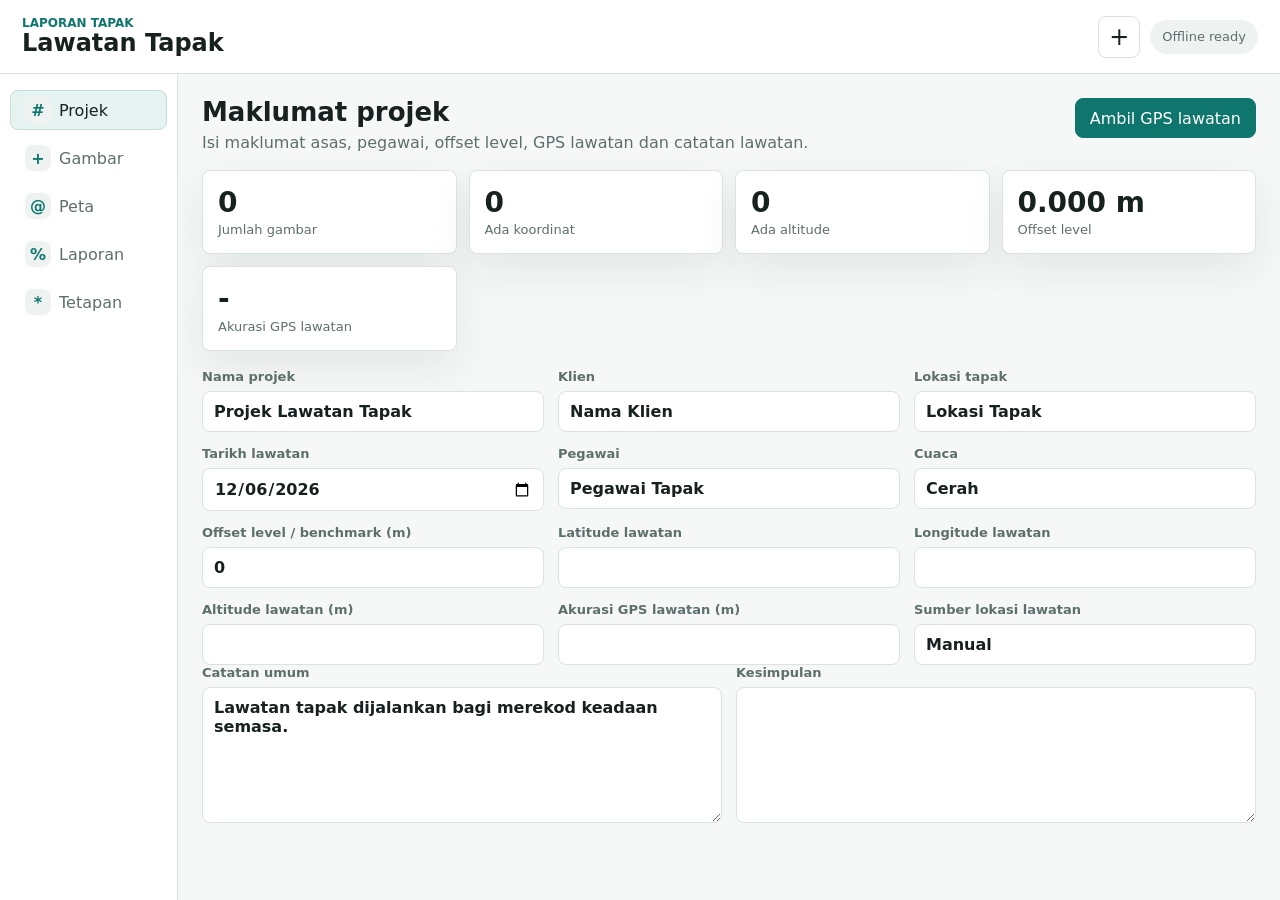
==== index.html @ c9f783a3 "Build site visit reporting app" ====
<!doctype html>
<html lang="ms">
  <head>
    <meta charset="utf-8">
    <meta name="viewport" content="width=device-width, initial-scale=1">
    <meta name="theme-color" content="#0f766e">
    <meta name="apple-mobile-web-app-capable" content="yes">
    <meta name="apple-mobile-web-app-title" content="Lawatan Tapak">
    <meta name="apple-mobile-web-app-status-bar-style" content="default">
    <title>Lawatan Tapak</title>
    <link rel="manifest" href="manifest.webmanifest">
    <link rel="apple-touch-icon" href="assets/icon.svg">
    <link rel="icon" href="assets/icon.svg" type="image/svg+xml">
    <link rel="stylesheet" href="styles.css?v=3">
  </head>
  <body>
    <div class="app-frame">
      <header class="topbar">
        <div>
          <p class="eyebrow">Laporan Tapak</p>
          <h1>Lawatan Tapak</h1>
        </div>
        <div class="top-actions">
          <button class="icon-button" id="installButton" type="button" title="Install app" hidden>
            <span aria-hidden="true">+</span>
          </button>
          <span class="sync-pill" id="storageStatus">Offline ready</span>
        </div>
      </header>

      <main class="workspace">
        <nav class="rail" aria-label="Menu utama">
          <button class="nav-button active" type="button" data-view="projectView">
            <span aria-hidden="true">#</span>
            <span>Projek</span>
          </button>
          <button class="nav-button" type="button" data-view="photosView">
            <span aria-hidden="true">+</span>
            <span>Gambar</span>
          </button>
          <button class="nav-button" type="button" data-view="mapView">
            <span aria-hidden="true">@</span>
            <span>Peta</span>
          </button>
          <button class="nav-button" type="button" data-view="reportView">
            <span aria-hidden="true">%</span>
            <span>Laporan</span>
          </button>
          <button class="nav-button" type="button" data-view="settingsView">
            <span aria-hidden="true">*</span>
            <span>Tetapan</span>
          </button>
        </nav>

        <section class="view active" id="projectView" aria-labelledby="projectTitle">
          <div class="view-header">
            <div>
              <h2 id="projectTitle">Maklumat projek</h2>
              <p>Isi maklumat asas, pegawai, offset level, GPS lawatan dan catatan lawatan.</p>
            </div>
            <div class="button-row">
              <button class="primary" id="visitGpsButton" type="button">Ambil GPS lawatan</button>
            </div>
          </div>

          <div class="stats-grid" id="statsGrid"></div>

          <div class="form-grid">
            <label>
              <span>Nama projek</span>
              <input id="projectName" autocomplete="organization">
            </label>
            <label>
              <span>Klien</span>
              <input id="clientName">
            </label>
            <label>
              <span>Lokasi tapak</span>
              <input id="locationName">
            </label>
            <label>
              <span>Tarikh lawatan</span>
              <input id="visitDate" type="date">
            </label>
            <label>
              <span>Pegawai</span>
              <input id="officerName">
            </label>
            <label>
              <span>Cuaca</span>
              <input id="weather">
            </label>
            <label>
              <span>Offset level / benchmark (m)</span>
              <input id="levelOffset" type="number" step="0.001">
            </label>
            <label>
              <span>Latitude lawatan</span>
              <input id="visitLatitude" type="number" step="0.000001">
            </label>
            <label>
              <span>Longitude lawatan</span>
              <input id="visitLongitude" type="number" step="0.000001">
            </label>
            <label>
              <span>Altitude lawatan (m)</span>
              <input id="visitAltitude" type="number" step="0.001">
            </label>
            <label>
              <span>Akurasi GPS lawatan (m)</span>
              <input id="visitAccuracy" type="number" step="0.001">
            </label>
            <label>
              <span>Sumber lokasi lawatan</span>
              <input id="visitLocationSource">
            </label>
          </div>

          <div class="two-column">
            <label>
              <span>Catatan umum</span>
              <textarea id="generalNotes" rows="6"></textarea>
            </label>
            <label>
              <span>Kesimpulan</span>
              <textarea id="conclusion" rows="6"></textarea>
            </label>
          </div>
        </section>

        <section class="view" id="photosView" aria-labelledby="photosTitle">
          <div class="view-header">
            <div>
              <h2 id="photosTitle">Gambar lawatan</h2>
              <p>Ambil gambar, simpan koordinat, masukkan level dan tambah ayat pemerhatian.</p>
            </div>
            <div class="button-row">
              <button class="primary" id="cameraButton" type="button">Ambil gambar</button>
              <button id="galleryButton" type="button">Import gambar</button>
              <button id="demoButton" type="button">Tambah demo</button>
            </div>
          </div>

          <input id="cameraInput" type="file" accept="image/*" capture="environment" hidden>
          <input id="galleryInput" type="file" accept="image/*" multiple hidden>

          <div class="notice" id="photoNotice">
            GPS ketepatan tinggi akan mengambil beberapa sampel dan memilih bacaan dengan akurasi terbaik. Jika GPS tidak tersedia, koordinat dan altitude boleh diisi secara manual.
          </div>

          <div class="photo-grid" id="photoGrid"></div>
        </section>

        <section class="view" id="mapView" aria-labelledby="mapTitle">
          <div class="view-header">
            <div>
              <h2 id="mapTitle">Peta dan koordinat</h2>
              <p>Semua gambar yang mempunyai koordinat ditanda pada peta projek dan boleh dibuka di Google Maps.</p>
            </div>
            <a class="button-link" id="routeLink" href="https://www.google.com/maps" target="_blank" rel="noreferrer">Buka laluan Google Maps</a>
          </div>

          <div class="map-layout">
            <div class="map-board" id="mapBoard" aria-label="Peta ringkas gambar"></div>
            <aside class="map-side">
              <h3>Marker gambar</h3>
              <div id="mapList"></div>
              <iframe id="mapFrame" title="Google Maps preview" loading="lazy" referrerpolicy="no-referrer-when-downgrade"></iframe>
            </aside>
          </div>
        </section>

        <section class="view" id="reportView" aria-labelledby="reportTitle">
          <div class="view-header">
            <div>
              <h2 id="reportTitle">Laporan</h2>
              <p>Semak template laporan, kemudian cetak atau simpan sebagai PDF.</p>
            </div>
            <div class="button-row">
              <button class="primary" id="printButton" type="button">Print / Save PDF</button>
              <button id="downloadHtmlButton" type="button">Download HTML</button>
              <button id="exportJsonButton" type="button">Export data</button>
            </div>
          </div>

          <article class="report-paper" id="printArea"></article>
        </section>

        <section class="view" id="settingsView" aria-labelledby="settingsTitle">
          <div class="view-header">
            <div>
              <h2 id="settingsTitle">Tetapan dan install</h2>
              <p>Pasang aplikasi ini pada iPhone, Android atau Windows, serta import/export data projek.</p>
            </div>
          </div>

          <div class="settings-grid">
            <section class="settings-panel">
              <h3>Install aplikasi</h3>
              <ol>
                <li>Publish folder ini ke HTTPS supaya app boleh dipasang tanpa perlu WiFi yang sama.</li>
                <li>Windows/Android Chrome atau Edge: tekan butang install pada address bar atau butang Install jika muncul.</li>
                <li>iPhone Safari: tekan Share, kemudian Add to Home Screen.</li>
              </ol>
              <button class="primary" id="installButtonPanel" type="button">Install jika disokong</button>
            </section>

            <section class="settings-panel">
              <h3>Data projek</h3>
              <div class="button-row">
                <button id="exportJsonButton2" type="button">Export JSON</button>
                <button id="importJsonButton" type="button">Import JSON</button>
              </div>
              <input id="importJsonInput" type="file" accept="application/json" hidden>
              <p class="small-text">Data disimpan dalam peranti ini menggunakan IndexedDB. Export JSON boleh digunakan untuk backup atau pindah peranti.</p>
            </section>
          </div>
        </section>
      </main>
    </div>

    <template id="photoCardTemplate">
      <article class="photo-card">
        <div class="photo-media"></div>
        <div class="photo-fields">
          <div class="photo-title-row">
            <h3></h3>
            <a class="small-link" target="_blank" rel="noreferrer">Google Maps</a>
          </div>
          <div class="form-grid compact">
            <label>
              <span>Tajuk gambar</span>
              <input data-field="caption">
            </label>
            <label>
              <span>Kategori</span>
              <select data-field="category">
                <option>Umum</option>
                <option>Kerja tanah</option>
                <option>Jalan</option>
                <option>Sistem saliran</option>
                <option>Retikulasi air</option>
                <option>Pembentungan</option>
              </select>
            </label>
            <label>
              <span>Latitude</span>
              <input data-field="latitude" type="number" step="0.000001">
            </label>
            <label>
              <span>Longitude</span>
              <input data-field="longitude" type="number" step="0.000001">
            </label>
            <label>
              <span>Altitude (m)</span>
              <input data-field="altitude" type="number" step="0.001">
            </label>
            <label>
              <span>Adjusted level (m)</span>
              <input data-field="adjustedLevel" type="number" step="0.001">
            </label>
          </div>
          <div class="sentence-row">
            <button type="button" data-sentence="site-ok">Ayat keadaan</button>
            <button type="button" data-sentence="action">Ayat tindakan</button>
            <button type="button" data-sentence="monitor">Ayat pantau</button>
            <button type="button" data-refresh-gps>Ambil GPS semasa</button>
          </div>
          <div class="annotation-panel">
            <div class="annotation-controls">
              <label>
                <span>Markup</span>
                <select data-annotation-type>
                  <option value="arrow">Anak panah</option>
                  <option value="circle">Bulatan</option>
                </select>
              </label>
              <label>
                <span>Warna</span>
                <input data-annotation-color type="color" value="#e11d48">
              </label>
              <label>
                <span>Diskripsi</span>
                <input data-annotation-text placeholder="cth: paip / retak / arah aliran">
              </label>
            </div>
            <div class="sentence-row">
              <span class="draw-hint">Lukis terus atas gambar: tekan dan drag dengan mouse atau touch.</span>
              <button type="button" data-undo-annotation>Undo markup</button>
              <button type="button" data-clear-annotations>Padam markup</button>
            </div>
          </div>
          <label>
            <span>Pemerhatian</span>
            <textarea data-field="observation" rows="4"></textarea>
          </label>
          <label>
            <span>Cadangan</span>
            <textarea data-field="recommendation" rows="4"></textarea>
          </label>
        </div>
      </article>
    </template>

    <script src="app.js?v=3" defer></script>
  </body>
</html>
---- styles.css ----
:root {
  --bg: #f6f8f7;
  --surface: #ffffff;
  --surface-soft: #eef3f2;
  --ink: #17211f;
  --muted: #5d6f6b;
  --line: #d9e3e0;
  --primary: #0f766e;
  --primary-dark: #0b5f59;
  --accent: #eab308;
  --blue: #2563eb;
  --danger: #b42318;
  --shadow: 0 16px 40px rgba(15, 35, 32, 0.08);
  font-family: Inter, ui-sans-serif, system-ui, -apple-system, BlinkMacSystemFont, "Segoe UI", sans-serif;
  color: var(--ink);
  background: var(--bg);
}

* {
  box-sizing: border-box;
}

html,
body {
  min-height: 100%;
}

body {
  margin: 0;
}

button,
input,
textarea,
select {
  font: inherit;
}

button,
.button-link {
  min-height: 40px;
  border: 1px solid var(--line);
  border-radius: 8px;
  padding: 0 14px;
  background: var(--surface);
  color: var(--ink);
  display: inline-flex;
  align-items: center;
  justify-content: center;
  gap: 8px;
  cursor: pointer;
  text-decoration: none;
}

button:hover,
.button-link:hover {
  border-color: #a7bbb5;
  background: #f9fbfa;
}

button.primary,
.primary {
  background: var(--primary);
  border-color: var(--primary);
  color: #ffffff;
}

button.primary:hover,
.primary:hover {
  background: var(--primary-dark);
}

button:disabled {
  cursor: not-allowed;
  opacity: 0.55;
}

.app-frame {
  min-height: 100vh;
  display: flex;
  flex-direction: column;
}

.topbar {
  height: 74px;
  display: flex;
  align-items: center;
  justify-content: space-between;
  gap: 16px;
  padding: 0 22px;
  border-bottom: 1px solid var(--line);
  background: rgba(255, 255, 255, 0.92);
  position: sticky;
  top: 0;
  z-index: 20;
  backdrop-filter: blur(14px);
}

.topbar h1,
.topbar p {
  margin: 0;
}

.topbar h1 {
  font-size: 24px;
  line-height: 1.1;
}

.eyebrow {
  color: var(--primary);
  font-weight: 700;
  font-size: 12px;
  text-transform: uppercase;
}

.top-actions {
  display: flex;
  align-items: center;
  gap: 10px;
}

.icon-button {
  width: 42px;
  min-height: 42px;
  padding: 0;
  font-size: 24px;
  line-height: 1;
}

.sync-pill {
  display: inline-flex;
  align-items: center;
  min-height: 34px;
  border-radius: 999px;
  padding: 0 12px;
  background: var(--surface-soft);
  color: var(--muted);
  font-size: 13px;
  white-space: nowrap;
}

.workspace {
  flex: 1;
  display: grid;
  grid-template-columns: 178px minmax(0, 1fr);
}

.rail {
  border-right: 1px solid var(--line);
  background: #ffffff;
  padding: 16px 10px;
  display: flex;
  flex-direction: column;
  gap: 8px;
  position: sticky;
  top: 74px;
  height: calc(100vh - 74px);
}

.nav-button {
  justify-content: flex-start;
  width: 100%;
  border-color: transparent;
  background: transparent;
  color: var(--muted);
}

.nav-button span:first-child {
  width: 26px;
  height: 26px;
  display: inline-flex;
  align-items: center;
  justify-content: center;
  border-radius: 8px;
  background: var(--surface-soft);
  color: var(--primary);
  font-weight: 800;
}

.nav-button.active {
  color: var(--ink);
  background: #e7f3f1;
  border-color: #c2ded9;
}

.view {
  display: none;
  padding: 24px;
  max-width: 1320px;
  width: 100%;
}

.view.active {
  display: block;
}

.view-header {
  display: flex;
  align-items: flex-start;
  justify-content: space-between;
  gap: 18px;
  margin-bottom: 18px;
}

.view-header h2,
.view-header p {
  margin: 0;
}

.view-header h2 {
  font-size: 26px;
  line-height: 1.15;
}

.view-header p {
  color: var(--muted);
  margin-top: 5px;
  max-width: 760px;
}

.button-row {
  display: flex;
  flex-wrap: wrap;
  gap: 10px;
}

.stats-grid {
  display: grid;
  grid-template-columns: repeat(4, minmax(0, 1fr));
  gap: 12px;
  margin-bottom: 18px;
}

.stat-card,
.settings-panel,
.photo-card,
.notice,
.map-board,
.map-side,
.report-paper {
  background: var(--surface);
  border: 1px solid var(--line);
  border-radius: 8px;
  box-shadow: var(--shadow);
}

.stat-card {
  padding: 15px;
}

.stat-card strong {
  display: block;
  font-size: 28px;
  line-height: 1.2;
}

.stat-card span {
  color: var(--muted);
  font-size: 13px;
}

.form-grid,
.two-column,
.settings-grid {
  display: grid;
  gap: 14px;
}

.form-grid {
  grid-template-columns: repeat(3, minmax(0, 1fr));
}

.form-grid.compact {
  grid-template-columns: repeat(2, minmax(0, 1fr));
  gap: 10px;
}

.two-column,
.settings-grid,
.map-layout {
  grid-template-columns: repeat(2, minmax(0, 1fr));
}

label {
  display: flex;
  flex-direction: column;
  gap: 7px;
  font-weight: 650;
}

label span {
  font-size: 13px;
  color: var(--muted);
}

input,
textarea,
select {
  width: 100%;
  border: 1px solid var(--line);
  border-radius: 8px;
  padding: 10px 11px;
  background: #ffffff;
  color: var(--ink);
  outline: none;
}

textarea {
  resize: vertical;
}

input:focus,
textarea:focus,
select:focus {
  border-color: var(--primary);
  box-shadow: 0 0 0 3px rgba(15, 118, 110, 0.14);
}

.notice {
  padding: 12px 14px;
  color: var(--muted);
  margin-bottom: 16px;
}

.photo-grid {
  display: grid;
  grid-template-columns: 1fr;
  gap: 14px;
}

.photo-card {
  display: grid;
  grid-template-columns: 300px minmax(0, 1fr);
  gap: 16px;
  padding: 14px;
}

.photo-media {
  position: relative;
  min-height: 230px;
  border-radius: 8px;
  background: var(--surface-soft);
  overflow: hidden;
  display: flex;
  align-items: center;
  justify-content: center;
  color: var(--muted);
  touch-action: none;
  user-select: none;
}

.photo-media img {
  width: 100%;
  height: 100%;
  object-fit: cover;
}

.annotation-svg {
  position: absolute;
  inset: 0;
  width: 100%;
  height: 100%;
  pointer-events: none;
}

.annotation-panel {
  border: 1px solid var(--line);
  border-radius: 8px;
  padding: 10px;
  margin: 10px 0;
  background: #fbfcfc;
}

.annotation-controls {
  display: grid;
  grid-template-columns: minmax(120px, 1fr) 84px minmax(180px, 2fr);
  gap: 10px;
}

.annotation-controls input[type="color"] {
  min-height: 42px;
  padding: 4px;
}

.photo-title-row {
  display: flex;
  justify-content: space-between;
  gap: 12px;
  align-items: center;
  margin-bottom: 10px;
}

.photo-title-row h3 {
  margin: 0;
  font-size: 18px;
}

.small-link {
  color: var(--blue);
  text-decoration: none;
  font-size: 13px;
  font-weight: 700;
}

.sentence-row {
  display: flex;
  flex-wrap: wrap;
  gap: 8px;
  margin: 10px 0;
}

.sentence-row button {
  min-height: 34px;
  font-size: 13px;
  padding: 0 10px;
}

.draw-hint {
  min-height: 34px;
  display: inline-flex;
  align-items: center;
  color: var(--muted);
  font-size: 13px;
}

.map-layout {
  display: grid;
  gap: 16px;
  min-height: 620px;
}

.map-board {
  position: relative;
  min-height: 620px;
  overflow: hidden;
  background:
    linear-gradient(90deg, rgba(15, 118, 110, 0.08) 1px, transparent 1px),
    linear-gradient(rgba(15, 118, 110, 0.08) 1px, transparent 1px),
    linear-gradient(135deg, #e8f4f2, #f9fbfa 60%, #fff7d6);
  background-size: 42px 42px, 42px 42px, auto;
}

.map-board::before {
  content: "";
  position: absolute;
  inset: 28px;
  border: 2px dashed rgba(15, 118, 110, 0.26);
  border-radius: 8px;
}

.map-marker {
  position: absolute;
  width: 34px;
  height: 34px;
  border-radius: 50% 50% 50% 0;
  transform: translate(-50%, -100%) rotate(-45deg);
  background: var(--primary);
  border: 3px solid #ffffff;
  box-shadow: 0 8px 18px rgba(15, 35, 32, 0.22);
  cursor: pointer;
}

.map-marker span {
  position: absolute;
  inset: 3px;
  display: flex;
  align-items: center;
  justify-content: center;
  transform: rotate(45deg);
  color: #ffffff;
  font-weight: 800;
  font-size: 12px;
}

.map-marker.active {
  background: var(--blue);
}

.map-marker.visit-marker {
  width: 40px;
  height: 40px;
  background: var(--accent);
}

.map-marker.visit-marker span {
  color: #17211f;
}

.map-empty {
  position: absolute;
  inset: 0;
  display: flex;
  align-items: center;
  justify-content: center;
  padding: 24px;
  text-align: center;
  color: var(--muted);
}

.map-side {
  padding: 14px;
  display: flex;
  flex-direction: column;
  gap: 12px;
}

.map-side h3 {
  margin: 0;
}

.map-list-item {
  width: 100%;
  justify-content: flex-start;
  height: auto;
  padding: 10px;
  text-align: left;
}

.map-list-item strong,
.map-list-item span {
  display: block;
}

.map-list-item span {
  color: var(--muted);
  font-size: 13px;
  margin-top: 2px;
}

iframe {
  width: 100%;
  min-height: 280px;
  border: 1px solid var(--line);
  border-radius: 8px;
  background: var(--surface-soft);
}

.report-paper {
  padding: 28px;
  max-width: 1000px;
  margin: 0 auto;
}

.report-paper h1,
.report-paper h2,
.report-paper h3,
.report-paper p {
  margin-top: 0;
}

.report-cover {
  border-bottom: 3px solid var(--primary);
  padding-bottom: 18px;
  margin-bottom: 18px;
}

.report-cover h1 {
  font-size: 30px;
  margin-bottom: 8px;
}

.report-meta,
.report-table {
  width: 100%;
  border-collapse: collapse;
  margin: 14px 0 22px;
}

.report-meta th,
.report-meta td,
.report-table th,
.report-table td {
  border: 1px solid #cfdad7;
  padding: 8px;
  vertical-align: top;
  text-align: left;
}

.report-table th {
  background: #e7f3f1;
}

.report-photo {
  break-inside: avoid;
  border: 1px solid #cfdad7;
  border-radius: 8px;
  padding: 12px;
  margin-bottom: 14px;
}

.report-photo img {
  width: 100%;
  max-height: 420px;
  object-fit: cover;
  border-radius: 6px;
  margin-bottom: 10px;
}

.report-image-wrap {
  position: relative;
  border-radius: 6px;
  overflow: hidden;
  background: var(--surface-soft);
  min-height: 170px;
  margin-bottom: 10px;
}

.report-image-wrap img {
  display: block;
  margin-bottom: 0;
}

.report-image-wrap .annotation-svg {
  position: absolute;
}

.settings-panel {
  padding: 18px;
}

.settings-panel h3 {
  margin-top: 0;
}

.small-text {
  color: var(--muted);
  font-size: 13px;
}

.toast {
  position: fixed;
  right: 20px;
  bottom: 20px;
  z-index: 100;
  background: #173b36;
  color: #ffffff;
  padding: 12px 14px;
  border-radius: 8px;
  box-shadow: var(--shadow);
  max-width: min(420px, calc(100vw - 40px));
}

@media (max-width: 920px) {
  .workspace {
    grid-template-columns: 1fr;
  }

  .rail {
    position: fixed;
    top: auto;
    bottom: 0;
    left: 0;
    right: 0;
    height: 68px;
    z-index: 30;
    flex-direction: row;
    border-right: 0;
    border-top: 1px solid var(--line);
    overflow-x: auto;
    padding: 8px;
  }

  .nav-button {
    min-width: 92px;
    justify-content: center;
    flex-direction: column;
    gap: 3px;
    font-size: 12px;
  }

  .nav-button span:first-child {
    width: 24px;
    height: 24px;
  }

  .view {
    padding: 18px 14px 90px;
  }

  .view-header {
    flex-direction: column;
  }

  .stats-grid,
  .form-grid,
  .two-column,
  .settings-grid,
  .annotation-controls,
  .map-layout,
  .photo-card {
    grid-template-columns: 1fr;
  }

  .map-layout,
  .map-board {
    min-height: 460px;
  }

  .photo-media {
    min-height: 260px;
  }
}

@media (max-width: 560px) {
  .topbar {
    height: 66px;
    padding: 0 14px;
  }

  .topbar h1 {
    font-size: 20px;
  }

  .sync-pill {
    display: none;
  }

  .form-grid.compact {
    grid-template-columns: 1fr;
  }

  .report-paper {
    padding: 16px;
  }
}

@media print {
  body {
    background: #ffffff;
  }

  body.print-report .app-frame > .topbar,
  body.print-report .rail,
  body.print-report .view:not(#reportView),
  body.print-report #reportView > .view-header {
    display: none !important;
  }

  body.print-report .workspace {
    display: block;
  }

  body.print-report #reportView {
    display: block !important;
    padding: 0;
    max-width: none;
  }

  body.print-report .report-paper {
    border: 0;
    box-shadow: none;
    border-radius: 0;
    max-width: none;
    padding: 0;
  }

  .report-photo {
    page-break-inside: avoid;
  }
}
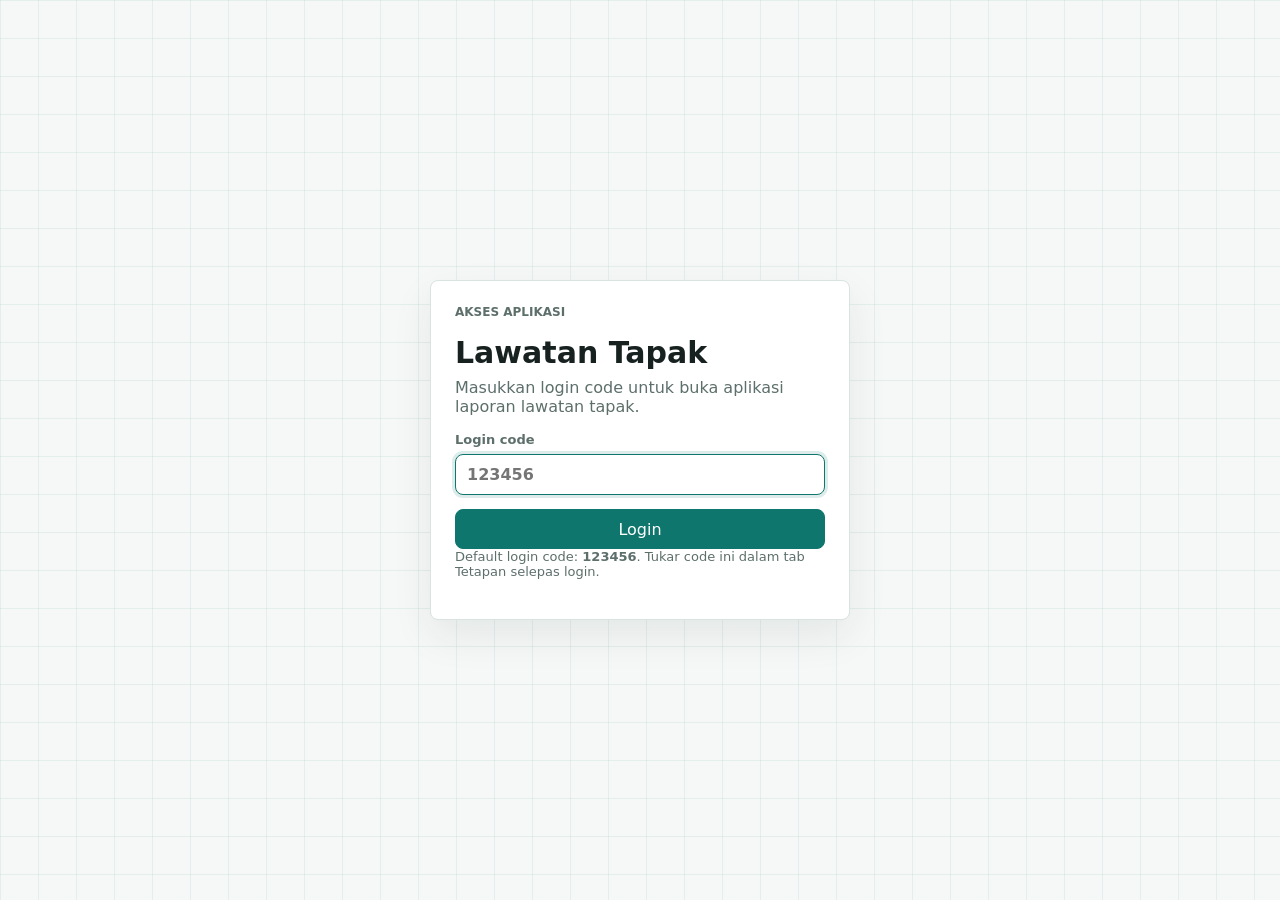
==== commit e998ebe7: "Add local login code lock" ====
--- a/index.html
+++ b/index.html
@@ -11,9 +11,23 @@
     <link rel="manifest" href="manifest.webmanifest">
     <link rel="apple-touch-icon" href="assets/icon.svg">
     <link rel="icon" href="assets/icon.svg" type="image/svg+xml">
-    <link rel="stylesheet" href="styles.css?v=3">
+    <link rel="stylesheet" href="styles.css?v=5">
   </head>
-  <body>
+  <body class="auth-locked">
+    <section class="login-screen" id="loginScreen" aria-labelledby="loginTitle">
+      <form class="login-card" id="loginForm">
+        <p class="eyebrow">Akses aplikasi</p>
+        <h1 id="loginTitle">Lawatan Tapak</h1>
+        <p>Masukkan login code untuk buka aplikasi laporan lawatan tapak.</p>
+        <label>
+          <span>Login code</span>
+          <input id="loginCode" type="password" inputmode="numeric" autocomplete="current-password" placeholder="123456">
+        </label>
+        <button class="primary" type="submit">Login</button>
+        <p class="small-text">Default login code: <strong>123456</strong>. Tukar code ini dalam tab Tetapan selepas login.</p>
+      </form>
+    </section>
+
     <div class="app-frame">
       <header class="topbar">
         <div>
@@ -23,6 +37,9 @@
         <div class="top-actions">
           <button class="icon-button" id="installButton" type="button" title="Install app" hidden>
             <span aria-hidden="true">+</span>
+          </button>
+          <button class="icon-button" id="logoutButton" type="button" title="Logout">
+            <span aria-hidden="true">!</span>
           </button>
           <span class="sync-pill" id="storageStatus">Offline ready</span>
         </div>
@@ -213,6 +230,28 @@
               </div>
               <input id="importJsonInput" type="file" accept="application/json" hidden>
               <p class="small-text">Data disimpan dalam peranti ini menggunakan IndexedDB. Export JSON boleh digunakan untuk backup atau pindah peranti.</p>
+            </section>
+
+            <section class="settings-panel">
+              <h3>Login code</h3>
+              <div class="form-grid compact">
+                <label>
+                  <span>Code semasa</span>
+                  <input id="currentLoginCode" type="password" inputmode="numeric">
+                </label>
+                <label>
+                  <span>Code baru</span>
+                  <input id="newLoginCode" type="password" inputmode="numeric">
+                </label>
+                <label>
+                  <span>Sahkan code baru</span>
+                  <input id="confirmLoginCode" type="password" inputmode="numeric">
+                </label>
+              </div>
+              <div class="button-row settings-actions">
+                <button id="changeLoginCodeButton" type="button">Tukar login code</button>
+              </div>
+              <p class="small-text">Login ini ialah local app lock untuk peranti ini. Untuk akaun cloud sebenar, aplikasi perlukan backend/auth server.</p>
             </section>
           </div>
         </section>
@@ -302,6 +341,6 @@
       </article>
     </template>
 
-    <script src="app.js?v=3" defer></script>
+    <script src="app.js?v=5" defer></script>
   </body>
 </html>
--- a/styles.css
+++ b/styles.css
@@ -81,6 +81,51 @@
   flex-direction: column;
 }
 
+body.auth-locked .app-frame {
+  display: none;
+}
+
+.login-screen {
+  min-height: 100vh;
+  display: none;
+  align-items: center;
+  justify-content: center;
+  padding: 22px;
+  background:
+    linear-gradient(90deg, rgba(15, 118, 110, 0.08) 1px, transparent 1px),
+    linear-gradient(rgba(15, 118, 110, 0.08) 1px, transparent 1px),
+    #f6f8f7;
+  background-size: 38px 38px, 38px 38px, auto;
+}
+
+body.auth-locked .login-screen {
+  display: flex;
+}
+
+.login-card {
+  width: min(420px, 100%);
+  background: var(--surface);
+  border: 1px solid var(--line);
+  border-radius: 8px;
+  box-shadow: var(--shadow);
+  padding: 24px;
+}
+
+.login-card h1 {
+  margin: 0 0 8px;
+  font-size: 30px;
+}
+
+.login-card p {
+  color: var(--muted);
+  margin: 0 0 16px;
+}
+
+.login-card button {
+  width: 100%;
+  margin-top: 14px;
+}
+
 .topbar {
   height: 74px;
   display: flex;
@@ -222,6 +267,10 @@
   display: flex;
   flex-wrap: wrap;
   gap: 10px;
+}
+
+.settings-actions {
+  margin-top: 12px;
 }
 
 .stats-grid {
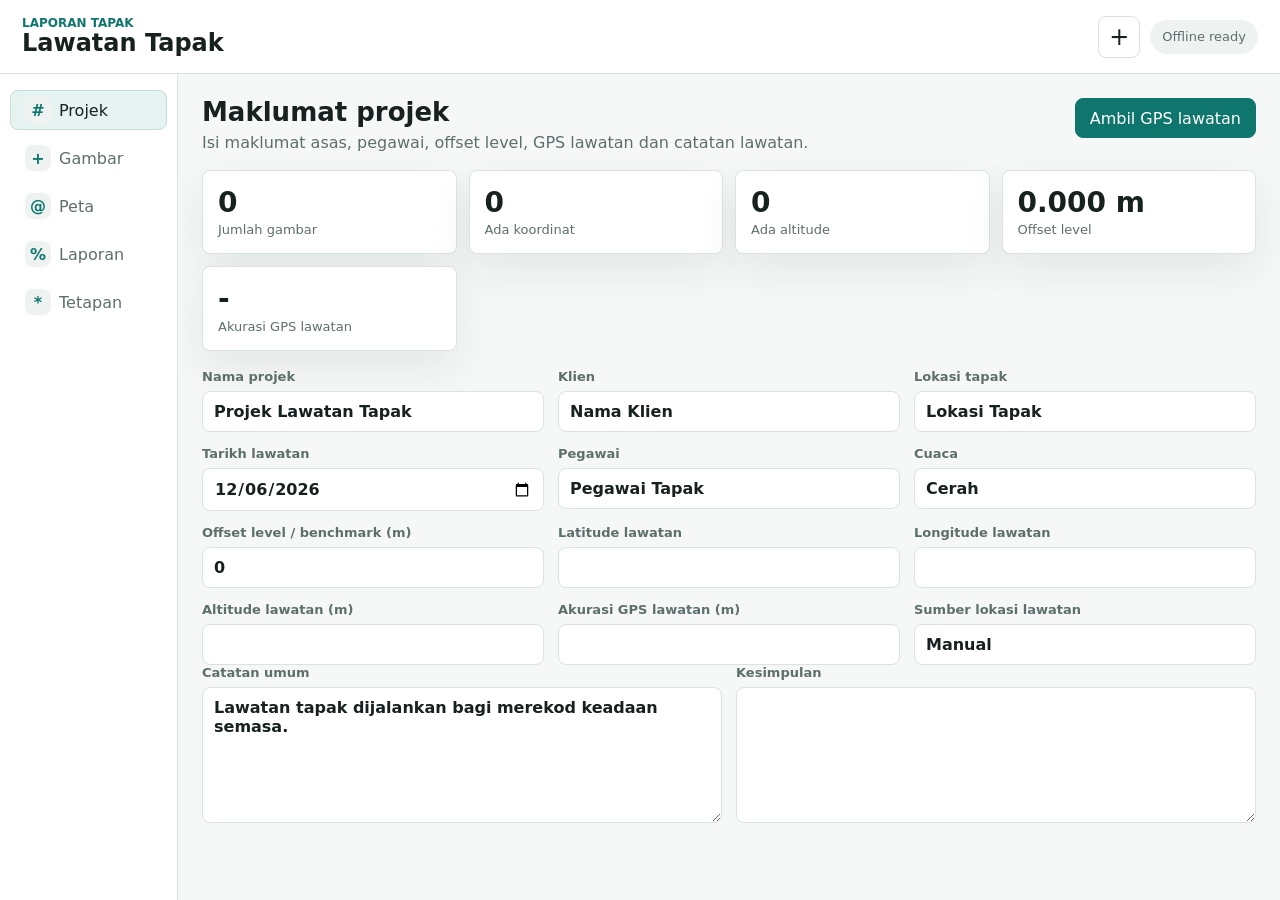
==== commit 9a3bfae9: "Refine map and markup workflow" ====
--- a/index.html
+++ b/index.html
@@ -11,23 +11,9 @@
     <link rel="manifest" href="manifest.webmanifest">
     <link rel="apple-touch-icon" href="assets/icon.svg">
     <link rel="icon" href="assets/icon.svg" type="image/svg+xml">
-    <link rel="stylesheet" href="styles.css?v=5">
+    <link rel="stylesheet" href="styles.css?v=6">
   </head>
-  <body class="auth-locked">
-    <section class="login-screen" id="loginScreen" aria-labelledby="loginTitle">
-      <form class="login-card" id="loginForm">
-        <p class="eyebrow">Akses aplikasi</p>
-        <h1 id="loginTitle">Lawatan Tapak</h1>
-        <p>Masukkan login code untuk buka aplikasi laporan lawatan tapak.</p>
-        <label>
-          <span>Login code</span>
-          <input id="loginCode" type="password" inputmode="numeric" autocomplete="current-password" placeholder="123456">
-        </label>
-        <button class="primary" type="submit">Login</button>
-        <p class="small-text">Default login code: <strong>123456</strong>. Tukar code ini dalam tab Tetapan selepas login.</p>
-      </form>
-    </section>
-
+  <body>
     <div class="app-frame">
       <header class="topbar">
         <div>
@@ -38,9 +24,6 @@
           <button class="icon-button" id="installButton" type="button" title="Install app" hidden>
             <span aria-hidden="true">+</span>
           </button>
-          <button class="icon-button" id="logoutButton" type="button" title="Logout">
-            <span aria-hidden="true">!</span>
-          </button>
           <span class="sync-pill" id="storageStatus">Offline ready</span>
         </div>
       </header>
@@ -172,9 +155,8 @@
           <div class="view-header">
             <div>
               <h2 id="mapTitle">Peta dan koordinat</h2>
-              <p>Semua gambar yang mempunyai koordinat ditanda pada peta projek dan boleh dibuka di Google Maps.</p>
-            </div>
-            <a class="button-link" id="routeLink" href="https://www.google.com/maps" target="_blank" rel="noreferrer">Buka laluan Google Maps</a>
+              <p>Semua gambar yang mempunyai koordinat ditanda pada peta projek dan preview Google Maps.</p>
+            </div>
           </div>
 
           <div class="map-layout">
@@ -232,27 +214,6 @@
               <p class="small-text">Data disimpan dalam peranti ini menggunakan IndexedDB. Export JSON boleh digunakan untuk backup atau pindah peranti.</p>
             </section>
 
-            <section class="settings-panel">
-              <h3>Login code</h3>
-              <div class="form-grid compact">
-                <label>
-                  <span>Code semasa</span>
-                  <input id="currentLoginCode" type="password" inputmode="numeric">
-                </label>
-                <label>
-                  <span>Code baru</span>
-                  <input id="newLoginCode" type="password" inputmode="numeric">
-                </label>
-                <label>
-                  <span>Sahkan code baru</span>
-                  <input id="confirmLoginCode" type="password" inputmode="numeric">
-                </label>
-              </div>
-              <div class="button-row settings-actions">
-                <button id="changeLoginCodeButton" type="button">Tukar login code</button>
-              </div>
-              <p class="small-text">Login ini ialah local app lock untuk peranti ini. Untuk akaun cloud sebenar, aplikasi perlukan backend/auth server.</p>
-            </section>
           </div>
         </section>
       </main>
@@ -307,6 +268,10 @@
           </div>
           <div class="annotation-panel">
             <div class="annotation-controls">
+              <label class="draw-toggle">
+                <input data-draw-enabled type="checkbox">
+                <span>Aktifkan lukis</span>
+              </label>
               <label>
                 <span>Markup</span>
                 <select data-annotation-type>
@@ -324,7 +289,7 @@
               </label>
             </div>
             <div class="sentence-row">
-              <span class="draw-hint">Lukis terus atas gambar: tekan dan drag dengan mouse atau touch.</span>
+              <span class="draw-hint">Tick Aktifkan lukis, kemudian tekan dan drag atas gambar.</span>
               <button type="button" data-undo-annotation>Undo markup</button>
               <button type="button" data-clear-annotations>Padam markup</button>
             </div>
@@ -341,6 +306,6 @@
       </article>
     </template>
 
-    <script src="app.js?v=5" defer></script>
+    <script src="app.js?v=6" defer></script>
   </body>
 </html>
--- a/styles.css
+++ b/styles.css
@@ -81,51 +81,6 @@
   flex-direction: column;
 }
 
-body.auth-locked .app-frame {
-  display: none;
-}
-
-.login-screen {
-  min-height: 100vh;
-  display: none;
-  align-items: center;
-  justify-content: center;
-  padding: 22px;
-  background:
-    linear-gradient(90deg, rgba(15, 118, 110, 0.08) 1px, transparent 1px),
-    linear-gradient(rgba(15, 118, 110, 0.08) 1px, transparent 1px),
-    #f6f8f7;
-  background-size: 38px 38px, 38px 38px, auto;
-}
-
-body.auth-locked .login-screen {
-  display: flex;
-}
-
-.login-card {
-  width: min(420px, 100%);
-  background: var(--surface);
-  border: 1px solid var(--line);
-  border-radius: 8px;
-  box-shadow: var(--shadow);
-  padding: 24px;
-}
-
-.login-card h1 {
-  margin: 0 0 8px;
-  font-size: 30px;
-}
-
-.login-card p {
-  color: var(--muted);
-  margin: 0 0 16px;
-}
-
-.login-card button {
-  width: 100%;
-  margin-top: 14px;
-}
-
 .topbar {
   height: 74px;
   display: flex;
@@ -394,8 +349,13 @@
   align-items: center;
   justify-content: center;
   color: var(--muted);
+  touch-action: pan-y;
+  user-select: none;
+}
+
+.photo-media.draw-enabled {
+  cursor: crosshair;
   touch-action: none;
-  user-select: none;
 }
 
 .photo-media img {
@@ -422,8 +382,20 @@
 
 .annotation-controls {
   display: grid;
-  grid-template-columns: minmax(120px, 1fr) 84px minmax(180px, 2fr);
+  grid-template-columns: minmax(130px, 1fr) minmax(120px, 1fr) 84px minmax(180px, 2fr);
   gap: 10px;
+}
+
+.draw-toggle {
+  min-height: 42px;
+  display: flex;
+  align-items: center;
+  gap: 8px;
+}
+
+.draw-toggle input {
+  width: 18px;
+  height: 18px;
 }
 
 .annotation-controls input[type="color"] {
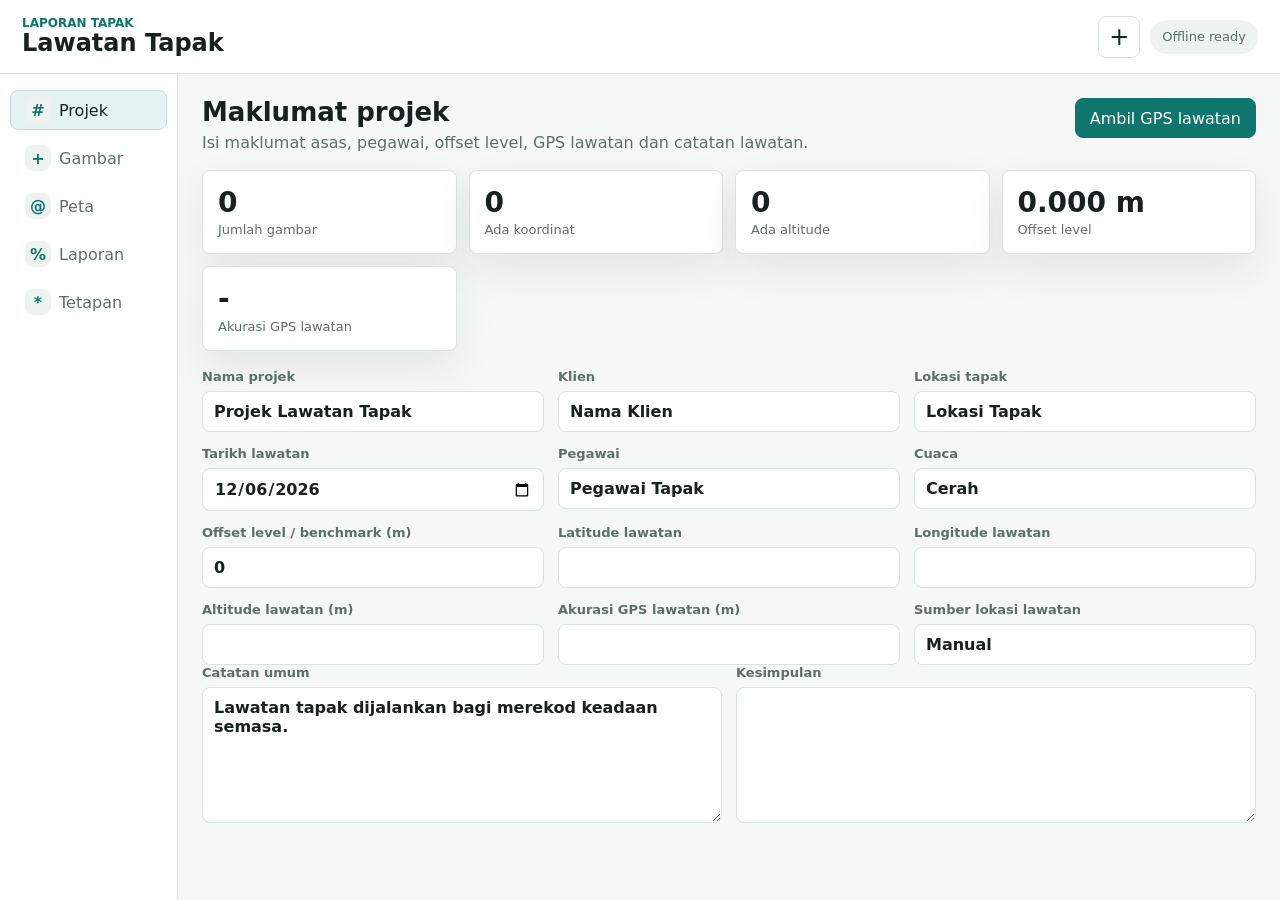
==== commit 708fbfcd: "Improve map markers and report format" ====
--- a/index.html
+++ b/index.html
@@ -11,7 +11,7 @@
     <link rel="manifest" href="manifest.webmanifest">
     <link rel="apple-touch-icon" href="assets/icon.svg">
     <link rel="icon" href="assets/icon.svg" type="image/svg+xml">
-    <link rel="stylesheet" href="styles.css?v=6">
+    <link rel="stylesheet" href="styles.css?v=7">
   </head>
   <body>
     <div class="app-frame">
@@ -306,6 +306,6 @@
       </article>
     </template>
 
-    <script src="app.js?v=6" defer></script>
+    <script src="app.js?v=7" defer></script>
   </body>
 </html>
--- a/styles.css
+++ b/styles.css
@@ -538,7 +538,8 @@
 }
 
 .map-list-item strong,
-.map-list-item span {
+.map-list-item span,
+.map-list-item small {
   display: block;
 }
 
@@ -546,6 +547,12 @@
   color: var(--muted);
   font-size: 13px;
   margin-top: 2px;
+}
+
+.map-list-item small {
+  color: #788783;
+  font-size: 12px;
+  margin-top: 3px;
 }
 
 iframe {
@@ -557,9 +564,10 @@
 }
 
 .report-paper {
-  padding: 28px;
+  padding: 30px;
   max-width: 1000px;
   margin: 0 auto;
+  background: #ffffff;
 }
 
 .report-paper h1,
@@ -570,14 +578,43 @@
 }
 
 .report-cover {
-  border-bottom: 3px solid var(--primary);
-  padding-bottom: 18px;
-  margin-bottom: 18px;
+  border-bottom: 2px solid #2f3b38;
+  padding-bottom: 16px;
+  margin-bottom: 20px;
 }
 
 .report-cover h1 {
-  font-size: 30px;
-  margin-bottom: 8px;
+  color: #17211f;
+  font-size: 26px;
+  margin-bottom: 6px;
+  line-height: 1.2;
+}
+
+.report-cover p {
+  color: #45524f;
+  margin-bottom: 4px;
+}
+
+.report-doc-label {
+  color: #17211f;
+  font-size: 12px;
+  font-weight: 700;
+  letter-spacing: 0;
+  text-transform: uppercase;
+}
+
+.report-paper h2 {
+  color: #17211f;
+  font-size: 18px;
+  margin: 22px 0 10px;
+  border-bottom: 1px solid #d4dcda;
+  padding-bottom: 6px;
+}
+
+.report-paper h3 {
+  color: #17211f;
+  font-size: 15px;
+  margin-bottom: 3px;
 }
 
 .report-meta,
@@ -595,18 +632,29 @@
   padding: 8px;
   vertical-align: top;
   text-align: left;
-}
-
+  font-size: 13px;
+}
+
+.report-meta th,
 .report-table th {
-  background: #e7f3f1;
+  width: 190px;
+  background: #eef1f0;
+  color: #25312e;
+  font-weight: 700;
 }
 
 .report-photo {
   break-inside: avoid;
   border: 1px solid #cfdad7;
-  border-radius: 8px;
+  border-radius: 4px;
   padding: 12px;
   margin-bottom: 14px;
+}
+
+.report-photo-caption {
+  color: #45524f;
+  font-weight: 600;
+  margin-bottom: 10px;
 }
 
 .report-photo img {
@@ -619,7 +667,7 @@
 
 .report-image-wrap {
   position: relative;
-  border-radius: 6px;
+  border-radius: 4px;
   overflow: hidden;
   background: var(--surface-soft);
   min-height: 170px;
@@ -633,6 +681,15 @@
 
 .report-image-wrap .annotation-svg {
   position: absolute;
+}
+
+.report-footer {
+  border-top: 1px solid #d4dcda;
+  color: #687773;
+  font-size: 10px;
+  margin-top: 26px;
+  padding-top: 8px;
+  text-align: right;
 }
 
 .settings-panel {
@@ -772,7 +829,7 @@
     box-shadow: none;
     border-radius: 0;
     max-width: none;
-    padding: 0;
+    padding: 12mm;
   }
 
   .report-photo {
